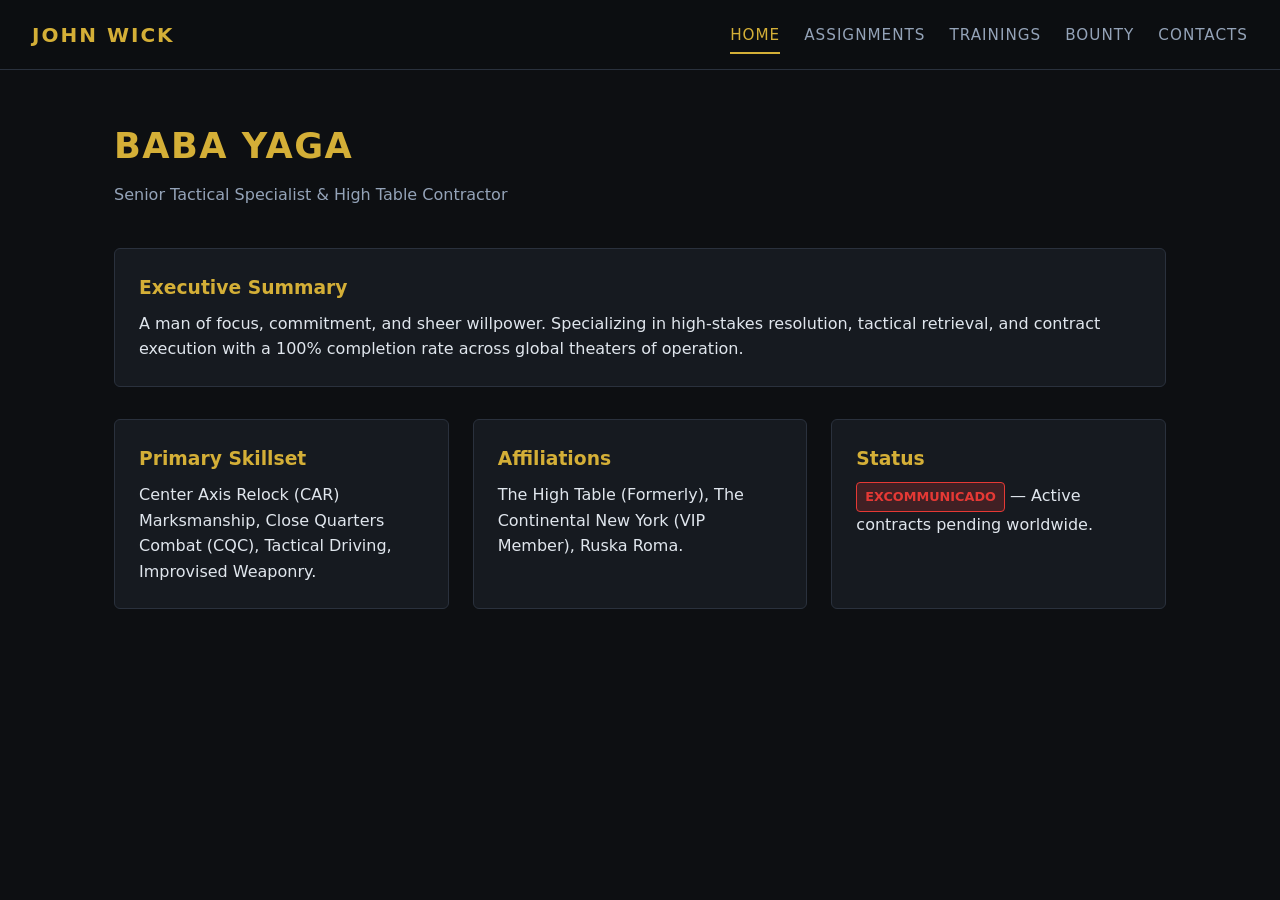
==== index.html @ a7281b27 "add files" ====
<!DOCTYPE html>
<html lang="en">
<head>
  <meta charset="UTF-8">
  <meta name="viewport" content="width=device-width, initial-scale=1.0">
  <title>John Wick | Professional Portfolio</title>
  <link rel="stylesheet" href="styles.css">
</head>
<body>

  <!-- Taskbar / Navigation Header -->
  <header class="taskbar">
    <a href="index.html" class="logo">JOHN WICK</a>
    <ul class="nav-links">
      <li><a href="index.html">Home</a></li>
      <li><a href="assignments.html">Assignments</a></li>
      <li><a href="trainings.html">Trainings</a></li>
      <li><a href="bounty.html">Bounty</a></li>
      <li><a href="contact.html">Contacts</a></li>
    </ul>
  </header>

  <!-- Page Content -->
  <main class="container">
    <h1 class="page-title">Baba Yaga</h1>
    <p class="page-subtitle">Senior Tactical Specialist & High Table Contractor</p>

    <div class="card" style="margin-bottom: 2rem;">
      <h3>Executive Summary</h3>
      <p>A man of focus, commitment, and sheer willpower. Specializing in high-stakes resolution, tactical retrieval, and contract execution with a 100% completion rate across global theaters of operation.</p>
    </div>

    <div class="card-grid">
      <div class="card">
        <h3>Primary Skillset</h3>
        <p>Center Axis Relock (CAR) Marksmanship, Close Quarters Combat (CQC), Tactical Driving, Improvised Weaponry.</p>
      </div>
      <div class="card">
        <h3>Affiliations</h3>
        <p>The High Table (Formerly), The Continental New York (VIP Member), Ruska Roma.</p>
      </div>
      <div class="card">
        <h3>Status</h3>
        <p><span class="badge-red">EXCOMMUNICADO</span> — Active contracts pending worldwide.</p>
      </div>
    </div>
  </main>

  <script src="script.js"></script>
</body>
</html>
---- styles.css ----
/* Dark Continental Theme */
:root {
  --bg-color: #0d0f12;
  --card-bg: #161a20;
  --gold-accent: #d4af37;
  --red-accent: #e53935;
  --text-main: #e0e6ed;
  --text-muted: #94a3b8;
  --border-color: #2a313d;
  --nav-height: 70px;
}

* {
  box-sizing: border-box;
  margin: 0;
  padding: 0;
}

body {
  background-color: var(--bg-color);
  color: var(--text-main);
  font-family: 'Segoe UI', system-ui, -apple-system, sans-serif;
  padding-top: var(--nav-height);
  line-height: 1.6;
}

/* Fixed Top Navbar with z-index: 9999 */
.taskbar {
  position: fixed;
  top: 0;
  left: 0;
  width: 100%;
  height: var(--nav-height);
  background-color: rgba(13, 15, 18, 0.95);
  backdrop-filter: blur(10px);
  border-bottom: 1px solid var(--border-color);
  z-index: 9999;
  display: flex;
  align-items: center;
  justify-content: space-between;
  padding: 0 2rem;
}

.logo {
  font-size: 1.25rem;
  font-weight: 700;
  letter-spacing: 2px;
  color: var(--gold-accent);
  text-decoration: none;
  text-transform: uppercase;
}

.nav-links {
  display: flex;
  list-style: none;
  gap: 1.5rem;
}

.nav-links a {
  color: var(--text-muted);
  text-decoration: none;
  font-size: 0.95rem;
  font-weight: 500;
  text-transform: uppercase;
  letter-spacing: 1px;
  transition: color 0.2s ease, border-color 0.2s ease;
  padding: 0.5rem 0;
  border-bottom: 2px solid transparent;
}

.nav-links a:hover,
.nav-links a.active {
  color: var(--gold-accent);
  border-bottom-color: var(--gold-accent);
}

/* General Layout Components */
.container {
  max-width: 1100px;
  margin: 0 auto;
  padding: 3rem 1.5rem;
}

.page-title {
  font-size: 2.2rem;
  color: var(--gold-accent);
  margin-bottom: 0.5rem;
  letter-spacing: 1.5px;
  text-transform: uppercase;
}

.page-subtitle {
  color: var(--text-muted);
  margin-bottom: 2.5rem;
}

.card-grid {
  display: grid;
  grid-template-columns: repeat(auto-fit, minmax(300px, 1fr));
  gap: 1.5rem;
}

.card {
  background-color: var(--card-bg);
  border: 1px solid var(--border-color);
  border-radius: 6px;
  padding: 1.5rem;
  transition: transform 0.2s ease, border-color 0.2s ease;
}

.card:hover {
  transform: translateY(-4px);
  border-color: var(--gold-accent);
}

.card h3 {
  color: var(--gold-accent);
  margin-bottom: 0.5rem;
}

/* Forms & Buttons */
.form-group {
  margin-bottom: 1.25rem;
}

.form-group label {
  display: block;
  margin-bottom: 0.5rem;
  color: var(--text-muted);
  font-size: 0.9rem;
}

.form-group input,
.form-group textarea,
.form-group select {
  width: 100%;
  padding: 0.75rem;
  background-color: var(--card-bg);
  border: 1px solid var(--border-color);
  color: var(--text-main);
  border-radius: 4px;
}

.form-group input:focus,
.form-group textarea:focus {
  outline: none;
  border-color: var(--gold-accent);
}

.btn {
  display: inline-block;
  background-color: var(--gold-accent);
  color: #000;
  padding: 0.75rem 1.5rem;
  border: none;
  border-radius: 4px;
  font-weight: 700;
  cursor: pointer;
  text-transform: uppercase;
  letter-spacing: 1px;
  text-decoration: none;
}

.btn:hover {
  opacity: 0.9;
}

.badge-red {
  display: inline-block;
  background-color: rgba(229, 57, 53, 0.2);
  color: var(--red-accent);
  border: 1px solid var(--red-accent);
  padding: 0.25rem 0.5rem;
  border-radius: 4px;
  font-size: 0.8rem;
  font-weight: bold;
}
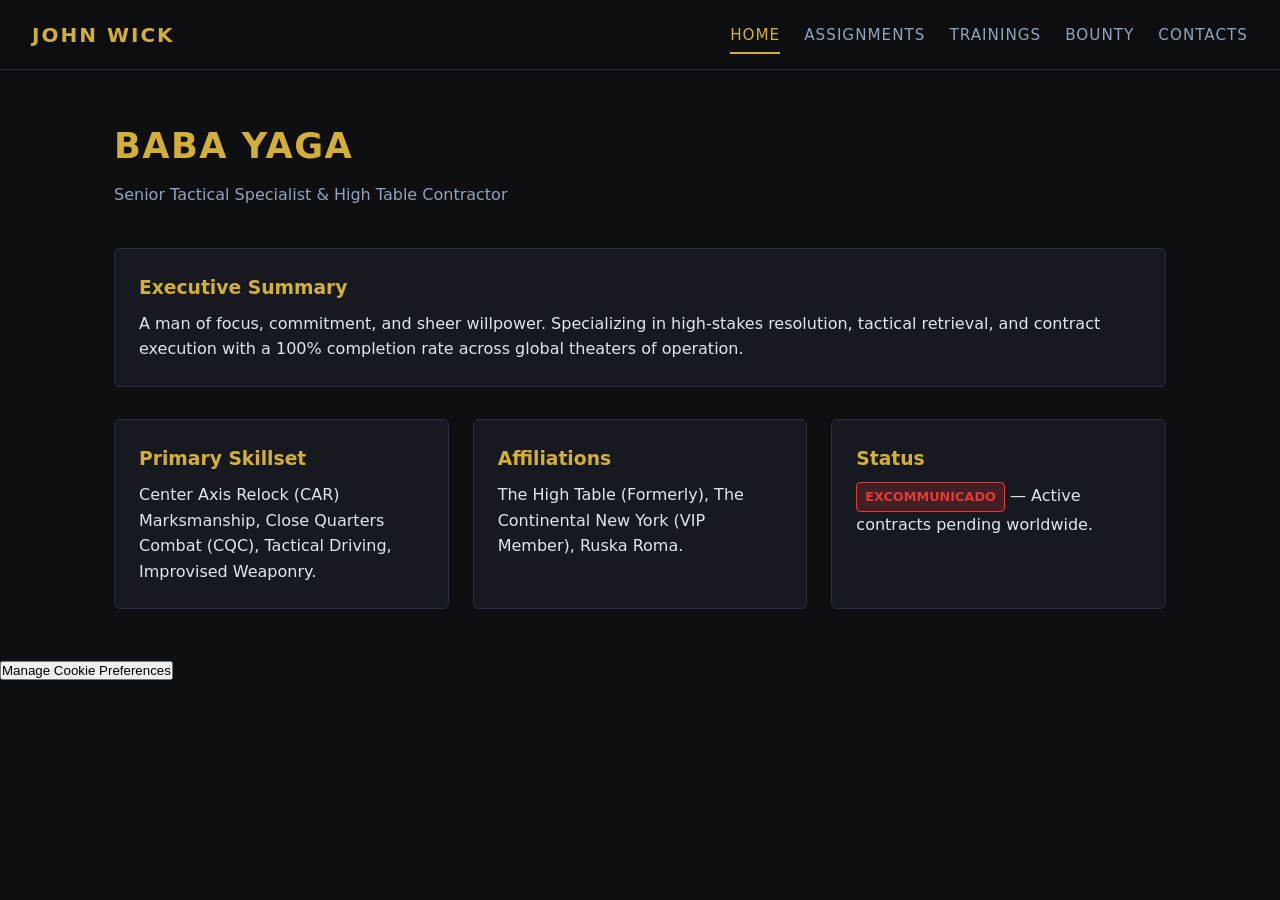
==== commit 51b1c503: "add url" ====
--- a/index.html
+++ b/index.html
@@ -1,11 +1,13 @@
 <!DOCTYPE html>
 <html lang="en">
+
 <head>
   <meta charset="UTF-8">
   <meta name="viewport" content="width=device-width, initial-scale=1.0">
   <title>John Wick | Professional Portfolio</title>
   <link rel="stylesheet" href="styles.css">
 </head>
+
 <body>
 
   <!-- Taskbar / Navigation Header -->
@@ -27,13 +29,15 @@
 
     <div class="card" style="margin-bottom: 2rem;">
       <h3>Executive Summary</h3>
-      <p>A man of focus, commitment, and sheer willpower. Specializing in high-stakes resolution, tactical retrieval, and contract execution with a 100% completion rate across global theaters of operation.</p>
+      <p>A man of focus, commitment, and sheer willpower. Specializing in high-stakes resolution, tactical retrieval,
+        and contract execution with a 100% completion rate across global theaters of operation.</p>
     </div>
 
     <div class="card-grid">
       <div class="card">
         <h3>Primary Skillset</h3>
-        <p>Center Axis Relock (CAR) Marksmanship, Close Quarters Combat (CQC), Tactical Driving, Improvised Weaponry.</p>
+        <p>Center Axis Relock (CAR) Marksmanship, Close Quarters Combat (CQC), Tactical Driving, Improvised Weaponry.
+        </p>
       </div>
       <div class="card">
         <h3>Affiliations</h3>
@@ -47,5 +51,13 @@
   </main>
 
   <script src="script.js"></script>
+  <link rel="stylesheet" href="http://localhost:8080/dynamic/v1/config/css/6a6724233762c815e798a8fc" />
+  <script type="application/javascript"
+    src="http://localhost:8080/dynamic/v1/config/js/6a6724233762c815e798a8fc"></script>
+  <!-- Cookie Preference Centre Launcher -->
+  <button type="button" onclick="PrivacyConsent.openPreferenceCentre(true)">
+    Manage Cookie Preferences
+  </button>
 </body>
-</html>
+
+</html>
--- a/styles.css
+++ b/styles.css
@@ -175,3 +175,40 @@
   font-size: 0.8rem;
   font-weight: bold;
 }
+
+/* Cookie Inspector Styles */
+.cookie-section {
+  margin-top: 2.5rem;
+  padding-top: 2rem;
+  border-top: 1px dashed var(--border-color);
+}
+
+.cookie-grid {
+  display: grid;
+  grid-template-columns: repeat(auto-fit, minmax(240px, 1fr));
+  gap: 1rem;
+  margin-top: 1rem;
+}
+
+.cookie-item {
+  background-color: rgba(0, 0, 0, 0.3);
+  border: 1px solid var(--border-color);
+  padding: 0.75rem 1rem;
+  border-radius: 4px;
+  display: flex;
+  flex-direction: column;
+}
+
+.cookie-key {
+  font-size: 0.8rem;
+  color: var(--gold-accent);
+  text-transform: uppercase;
+  font-weight: bold;
+  letter-spacing: 0.5px;
+}
+
+.cookie-val {
+  font-size: 0.9rem;
+  color: var(--text-main);
+  word-break: break-all;
+}
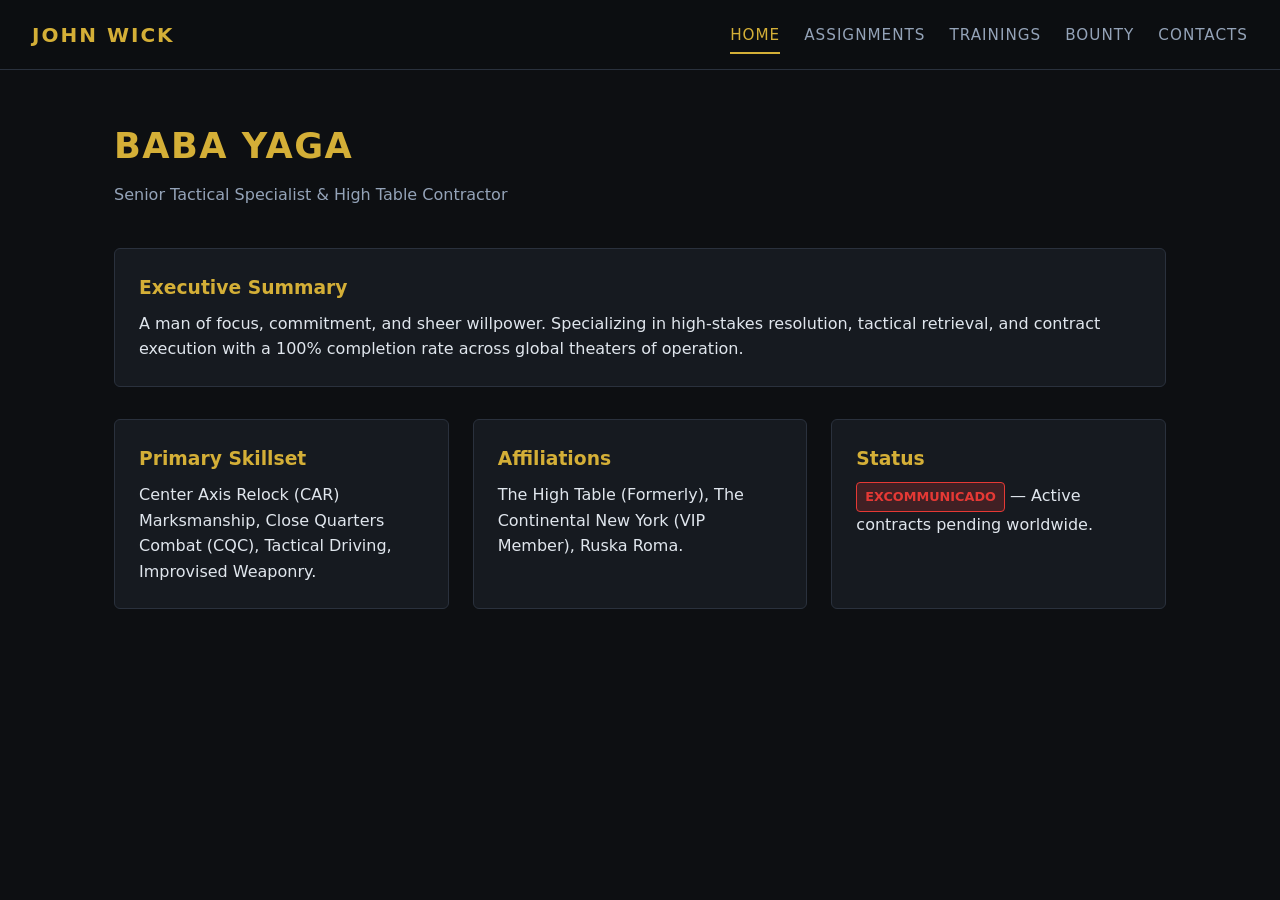
==== commit 401f1090: "add cookie preference centre" ====
--- a/index.html
+++ b/index.html
@@ -55,7 +55,7 @@
   <script type="application/javascript"
     src="http://localhost:8080/dynamic/v1/config/js/6a6724233762c815e798a8fc"></script>
   <!-- Cookie Preference Centre Launcher -->
-  <button type="button" onclick="PrivacyConsent.openPreferenceCentre(true)">
+  <button type="button" class="pc-preference-btn" style="display:none;" onclick="PrivacyConsent.openPreferenceCentre()">
     Manage Cookie Preferences
   </button>
 </body>
